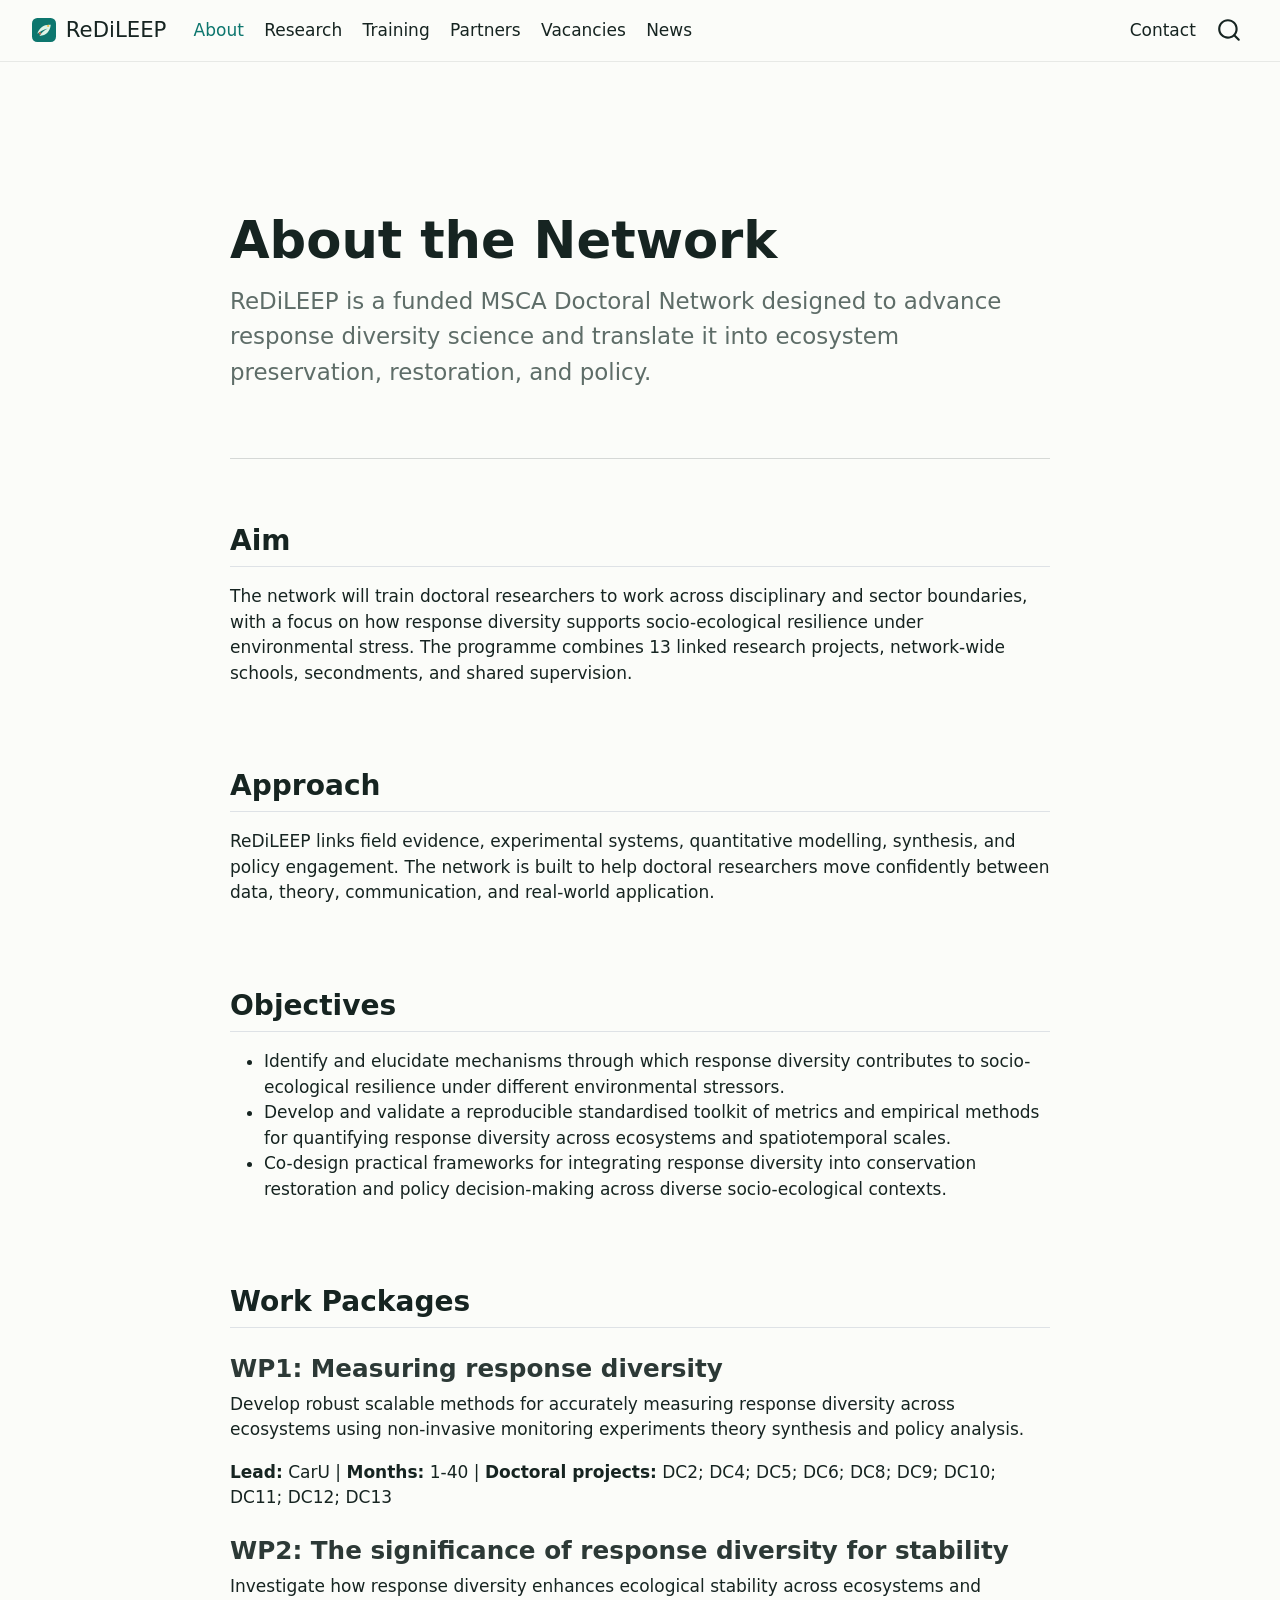
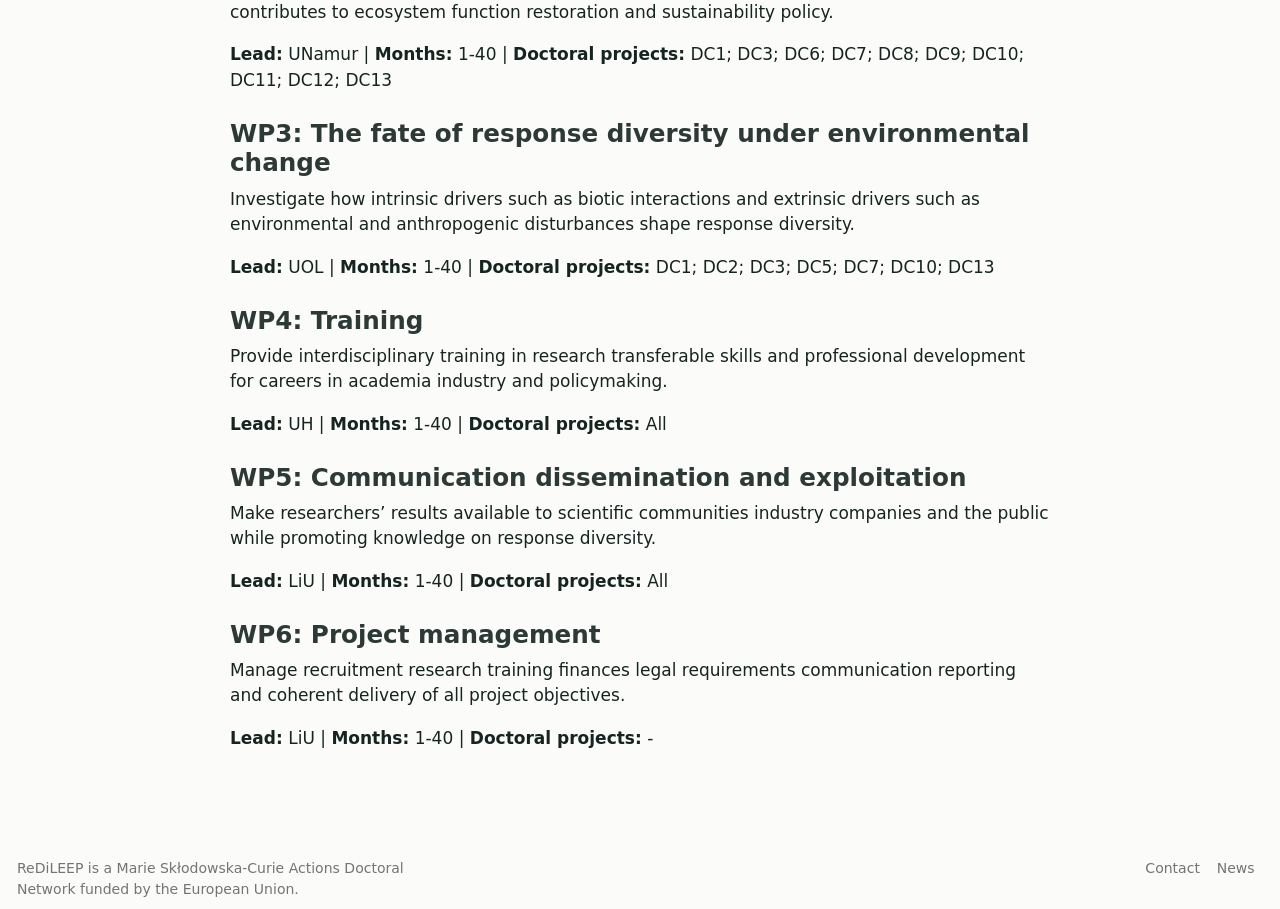
==== about.html @ 951e78fd "deploy: 52d6a5489ffa9ecd8401fdd044d159d2026a8891" ====
<!DOCTYPE html>
<html xmlns="http://www.w3.org/1999/xhtml" lang="en" xml:lang="en"><head>

<meta charset="utf-8">
<meta name="generator" content="quarto-1.9.38">

<meta name="viewport" content="width=device-width, initial-scale=1.0, user-scalable=yes">

<meta name="description" content="About the ReDiLEEP MSCA Doctoral Network.">

<title>About – ReDiLEEP</title>
<style>
/* Default styles provided by pandoc.
** See https://pandoc.org/MANUAL.html#variables-for-html for config info.
*/
code{white-space: pre-wrap;}
span.smallcaps{font-variant: small-caps;}
div.columns{display: flex; gap: min(4vw, 1.5em);}
div.column{flex: auto; overflow-x: auto;}
div.hanging-indent{margin-left: 1.5em; text-indent: -1.5em;}
ul.task-list{list-style: none;}
ul.task-list li input[type="checkbox"] {
  width: 0.8em;
  margin: 0 0.8em 0.2em -1em; /* quarto-specific, see https://github.com/quarto-dev/quarto-cli/issues/4556 */ 
  vertical-align: middle;
}
</style>


<script src="site_libs/quarto-nav/quarto-nav.js"></script>
<script src="site_libs/clipboard/clipboard.min.js"></script>
<script src="site_libs/quarto-search/autocomplete.umd.js"></script>
<script src="site_libs/quarto-search/fuse.min.js"></script>
<script src="site_libs/quarto-search/quarto-search.js"></script>
<meta name="quarto:offset" content="./">
<link href="./assets/favicon.svg" rel="icon" type="image/svg+xml">
<script src="site_libs/quarto-html/quarto.js" type="module"></script>
<script src="site_libs/quarto-html/tabsets/tabsets.js" type="module"></script>
<script src="site_libs/quarto-html/popper.min.js"></script>
<script src="site_libs/quarto-html/tippy.umd.min.js"></script>
<script src="site_libs/quarto-html/anchor.min.js"></script>
<link href="site_libs/quarto-html/tippy.css" rel="stylesheet">
<link href="site_libs/quarto-html/quarto-syntax-highlighting-15634bcf2e68342d4ad2dfa704d543f6.css" rel="stylesheet" id="quarto-text-highlighting-styles">
<script src="site_libs/bootstrap/bootstrap.min.js"></script>
<link href="site_libs/bootstrap/bootstrap-icons.css" rel="stylesheet">
<link href="site_libs/bootstrap/bootstrap-260b7cdba94019fc39556eeddcb4f0ac.min.css" rel="stylesheet" append-hash="true" id="quarto-bootstrap" data-mode="light">
<script id="quarto-search-options" type="application/json">{
  "location": "navbar",
  "copy-button": false,
  "collapse-after": 3,
  "panel-placement": "end",
  "type": "overlay",
  "limit": 50,
  "keyboard-shortcut": [
    "f",
    "/",
    "s"
  ],
  "show-item-context": false,
  "language": {
    "search-no-results-text": "No results",
    "search-matching-documents-text": "matching documents",
    "search-copy-link-title": "Copy link to search",
    "search-hide-matches-text": "Hide additional matches",
    "search-more-match-text": "more match in this document",
    "search-more-matches-text": "more matches in this document",
    "search-clear-button-title": "Clear",
    "search-text-placeholder": "",
    "search-detached-cancel-button-title": "Cancel",
    "search-submit-button-title": "Submit",
    "search-label": "Search"
  }
}</script>
<style>html{ scroll-behavior: smooth; }</style>


</head>

<body class="nav-fixed quarto-light">

<div id="quarto-search-results"></div>
  <header id="quarto-header" class="headroom fixed-top">
    <nav class="navbar navbar-expand-lg " data-bs-theme="dark">
      <div class="navbar-container container-fluid">
      <div class="navbar-brand-container mx-auto">
    <a href="./index.html" class="navbar-brand navbar-brand-logo">
    <img src="./assets/favicon.svg" alt="" class="navbar-logo light-content">
    <img src="./assets/favicon.svg" alt="" class="navbar-logo dark-content">
    </a>
    <a class="navbar-brand" href="./index.html">
    <span class="navbar-title">ReDiLEEP</span>
    </a>
  </div>
            <div id="quarto-search" class="" title="Search"></div>
          <button class="navbar-toggler" type="button" data-bs-toggle="collapse" data-bs-target="#navbarCollapse" aria-controls="navbarCollapse" role="menu" aria-expanded="false" aria-label="Toggle navigation" onclick="if (window.quartoToggleHeadroom) { window.quartoToggleHeadroom(); }">
  <span class="navbar-toggler-icon"></span>
</button>
          <div class="collapse navbar-collapse" id="navbarCollapse">
            <ul class="navbar-nav navbar-nav-scroll me-auto">
  <li class="nav-item">
    <a class="nav-link active" href="./about.html" aria-current="page"> 
<span class="menu-text">About</span></a>
  </li>  
  <li class="nav-item">
    <a class="nav-link" href="./research.html"> 
<span class="menu-text">Research</span></a>
  </li>  
  <li class="nav-item">
    <a class="nav-link" href="./training.html"> 
<span class="menu-text">Training</span></a>
  </li>  
  <li class="nav-item">
    <a class="nav-link" href="./partners.html"> 
<span class="menu-text">Partners</span></a>
  </li>  
  <li class="nav-item">
    <a class="nav-link" href="./vacancies.html"> 
<span class="menu-text">Vacancies</span></a>
  </li>  
  <li class="nav-item">
    <a class="nav-link" href="./news.html"> 
<span class="menu-text">News</span></a>
  </li>  
</ul>
            <ul class="navbar-nav navbar-nav-scroll ms-auto">
  <li class="nav-item">
    <a class="nav-link" href="./contact.html"> 
<span class="menu-text">Contact</span></a>
  </li>  
</ul>
          </div> <!-- /navcollapse -->
            <div class="quarto-navbar-tools">
</div>
      </div> <!-- /container-fluid -->
    </nav>
</header>
<!-- content -->
<div id="quarto-content" class="quarto-container page-columns page-rows-contents page-layout-full page-navbar">
<!-- sidebar -->
<!-- margin-sidebar -->
    
<!-- main -->
<main class="content column-page" id="quarto-document-content">

<header id="title-block-header" class="quarto-title-block default">
<div class="quarto-title">
<h1 class="title">About</h1>
</div>

<div>
  <div class="description">
    About the ReDiLEEP MSCA Doctoral Network.
  </div>
</div>


<div class="quarto-title-meta column-page">

    
  
    
  </div>
  


</header>


<section id="about-the-network" class="level1 page-heading">
<h1>About the Network</h1>
<p>ReDiLEEP is a funded MSCA Doctoral Network designed to advance response diversity science and translate it into ecosystem preservation, restoration, and policy.</p>
</section>
<section class="text-list">
<section id="aim" class="level2">
<h2 class="anchored" data-anchor-id="aim">Aim</h2>
<p>The network will train doctoral researchers to work across disciplinary and sector boundaries, with a focus on how response diversity supports socio-ecological resilience under environmental stress. The programme combines 13 linked research projects, network-wide schools, secondments, and shared supervision.</p>
</section>
<section id="approach" class="level2">
<h2 class="anchored" data-anchor-id="approach">Approach</h2>
<p>ReDiLEEP links field evidence, experimental systems, quantitative modelling, synthesis, and policy engagement. The network is built to help doctoral researchers move confidently between data, theory, communication, and real-world application.</p>
</section>
<section id="objectives" class="level2">
<h2 class="anchored" data-anchor-id="objectives">Objectives</h2>
<ul>
<li>Identify and elucidate mechanisms through which response diversity contributes to socio-ecological resilience under different environmental stressors.</li>
<li>Develop and validate a reproducible standardised toolkit of metrics and empirical methods for quantifying response diversity across ecosystems and spatiotemporal scales.</li>
<li>Co-design practical frameworks for integrating response diversity into conservation restoration and policy decision-making across diverse socio-ecological contexts.</li>
</ul>
</section>
<section id="work-packages" class="level2">
<h2 class="anchored" data-anchor-id="work-packages">Work Packages</h2>
<section id="wp1-measuring-response-diversity" class="level3">
<h3 class="anchored" data-anchor-id="wp1-measuring-response-diversity">WP1: Measuring response diversity</h3>
<p>Develop robust scalable methods for accurately measuring response diversity across ecosystems using non-invasive monitoring experiments theory synthesis and policy analysis.</p>
<p><strong>Lead:</strong> CarU | <strong>Months:</strong> 1-40 | <strong>Doctoral projects:</strong> DC2; DC4; DC5; DC6; DC8; DC9; DC10; DC11; DC12; DC13</p>
</section>
<section id="wp2-the-significance-of-response-diversity-for-stability" class="level3">
<h3 class="anchored" data-anchor-id="wp2-the-significance-of-response-diversity-for-stability">WP2: The significance of response diversity for stability</h3>
<p>Investigate how response diversity enhances ecological stability across ecosystems and contributes to ecosystem function restoration and sustainability policy.</p>
<p><strong>Lead:</strong> UNamur | <strong>Months:</strong> 1-40 | <strong>Doctoral projects:</strong> DC1; DC3; DC6; DC7; DC8; DC9; DC10; DC11; DC12; DC13</p>
</section>
<section id="wp3-the-fate-of-response-diversity-under-environmental-change" class="level3">
<h3 class="anchored" data-anchor-id="wp3-the-fate-of-response-diversity-under-environmental-change">WP3: The fate of response diversity under environmental change</h3>
<p>Investigate how intrinsic drivers such as biotic interactions and extrinsic drivers such as environmental and anthropogenic disturbances shape response diversity.</p>
<p><strong>Lead:</strong> UOL | <strong>Months:</strong> 1-40 | <strong>Doctoral projects:</strong> DC1; DC2; DC3; DC5; DC7; DC10; DC13</p>
</section>
<section id="wp4-training" class="level3">
<h3 class="anchored" data-anchor-id="wp4-training">WP4: Training</h3>
<p>Provide interdisciplinary training in research transferable skills and professional development for careers in academia industry and policymaking.</p>
<p><strong>Lead:</strong> UH | <strong>Months:</strong> 1-40 | <strong>Doctoral projects:</strong> All</p>
</section>
<section id="wp5-communication-dissemination-and-exploitation" class="level3">
<h3 class="anchored" data-anchor-id="wp5-communication-dissemination-and-exploitation">WP5: Communication dissemination and exploitation</h3>
<p>Make researchers’ results available to scientific communities industry companies and the public while promoting knowledge on response diversity.</p>
<p><strong>Lead:</strong> LiU | <strong>Months:</strong> 1-40 | <strong>Doctoral projects:</strong> All</p>
</section>
<section id="wp6-project-management" class="level3">
<h3 class="anchored" data-anchor-id="wp6-project-management">WP6: Project management</h3>
<p>Manage recruitment research training finances legal requirements communication reporting and coherent delivery of all project objectives.</p>
<p><strong>Lead:</strong> LiU | <strong>Months:</strong> 1-40 | <strong>Doctoral projects:</strong> -</p>
</section>
</section>
</section>



</main> <!-- /main -->
<script id="quarto-html-after-body" type="application/javascript">
  window.document.addEventListener("DOMContentLoaded", function (event) {
    const icon = "";
    const anchorJS = new window.AnchorJS();
    anchorJS.options = {
      placement: 'right',
      icon: icon
    };
    anchorJS.add('.anchored');
    const isCodeAnnotation = (el) => {
      for (const clz of el.classList) {
        if (clz.startsWith('code-annotation-')) {                     
          return true;
        }
      }
      return false;
    }
    const onCopySuccess = function(e) {
      // button target
      const button = e.trigger;
      // don't keep focus
      button.blur();
      // flash "checked"
      button.classList.add('code-copy-button-checked');
      var currentTitle = button.getAttribute("title");
      button.setAttribute("title", "Copied!");
      let tooltip;
      if (window.bootstrap) {
        button.setAttribute("data-bs-toggle", "tooltip");
        button.setAttribute("data-bs-placement", "left");
        button.setAttribute("data-bs-title", "Copied!");
        tooltip = new bootstrap.Tooltip(button, 
          { trigger: "manual", 
            customClass: "code-copy-button-tooltip",
            offset: [0, -8]});
        tooltip.show();    
      }
      setTimeout(function() {
        if (tooltip) {
          tooltip.hide();
          button.removeAttribute("data-bs-title");
          button.removeAttribute("data-bs-toggle");
          button.removeAttribute("data-bs-placement");
        }
        button.setAttribute("title", currentTitle);
        button.classList.remove('code-copy-button-checked');
      }, 1000);
      // clear code selection
      e.clearSelection();
    }
    const getTextToCopy = function(trigger) {
      const outerScaffold = trigger.parentElement.cloneNode(true);
      const codeEl = outerScaffold.querySelector('code');
      for (const childEl of codeEl.children) {
        if (isCodeAnnotation(childEl)) {
          childEl.remove();
        }
      }
      return codeEl.innerText;
    }
    const clipboard = new window.ClipboardJS('.code-copy-button:not([data-in-quarto-modal])', {
      text: getTextToCopy
    });
    clipboard.on('success', onCopySuccess);
    if (window.document.getElementById('quarto-embedded-source-code-modal')) {
      const clipboardModal = new window.ClipboardJS('.code-copy-button[data-in-quarto-modal]', {
        text: getTextToCopy,
        container: window.document.getElementById('quarto-embedded-source-code-modal')
      });
      clipboardModal.on('success', onCopySuccess);
    }
      var localhostRegex = new RegExp(/^(?:http|https):\/\/localhost\:?[0-9]*\//);
      var mailtoRegex = new RegExp(/^mailto:/);
        var filterRegex = new RegExp("https:\/\/redileep\.eu");
      var isInternal = (href) => {
          return filterRegex.test(href) || localhostRegex.test(href) || mailtoRegex.test(href);
      }
      // Inspect non-navigation links and adorn them if external
     var links = window.document.querySelectorAll('a[href]:not(.nav-link):not(.navbar-brand):not(.toc-action):not(.sidebar-link):not(.sidebar-item-toggle):not(.pagination-link):not(.no-external):not([aria-hidden]):not(.dropdown-item):not(.quarto-navigation-tool):not(.about-link)');
      for (var i=0; i<links.length; i++) {
        const link = links[i];
        if (!isInternal(link.href)) {
          // undo the damage that might have been done by quarto-nav.js in the case of
          // links that we want to consider external
          if (link.dataset.originalHref !== undefined) {
            link.href = link.dataset.originalHref;
          }
            // target, if specified
            link.setAttribute("target", "_blank");
            if (link.getAttribute("rel") === null) {
              link.setAttribute("rel", "noopener");
            }
        }
      }
    function tippyHover(el, contentFn, onTriggerFn, onUntriggerFn) {
      const config = {
        allowHTML: true,
        maxWidth: 500,
        delay: 100,
        arrow: false,
        appendTo: function(el) {
            return el.parentElement;
        },
        interactive: true,
        interactiveBorder: 10,
        theme: 'quarto',
        placement: 'bottom-start',
      };
      if (contentFn) {
        config.content = contentFn;
      }
      if (onTriggerFn) {
        config.onTrigger = onTriggerFn;
      }
      if (onUntriggerFn) {
        config.onUntrigger = onUntriggerFn;
      }
      window.tippy(el, config); 
    }
    const noterefs = window.document.querySelectorAll('a[role="doc-noteref"]');
    for (var i=0; i<noterefs.length; i++) {
      const ref = noterefs[i];
      tippyHover(ref, function() {
        // use id or data attribute instead here
        let href = ref.getAttribute('data-footnote-href') || ref.getAttribute('href');
        try { href = new URL(href).hash; } catch {}
        const id = href.replace(/^#\/?/, "");
        const note = window.document.getElementById(id);
        if (note) {
          return note.innerHTML;
        } else {
          return "";
        }
      });
    }
    const xrefs = window.document.querySelectorAll('a.quarto-xref');
    const processXRef = (id, note) => {
      // Strip column container classes
      const stripColumnClz = (el) => {
        el.classList.remove("page-full", "page-columns");
        if (el.children) {
          for (const child of el.children) {
            stripColumnClz(child);
          }
        }
      }
      stripColumnClz(note)
      if (id === null || id.startsWith('sec-')) {
        // Special case sections, only their first couple elements
        const container = document.createElement("div");
        if (note.children && note.children.length > 2) {
          container.appendChild(note.children[0].cloneNode(true));
          for (let i = 1; i < note.children.length; i++) {
            const child = note.children[i];
            if (child.tagName === "P" && child.innerText === "") {
              continue;
            } else {
              container.appendChild(child.cloneNode(true));
              break;
            }
          }
          if (window.Quarto?.typesetMath) {
            window.Quarto.typesetMath(container);
          }
          return container.innerHTML
        } else {
          if (window.Quarto?.typesetMath) {
            window.Quarto.typesetMath(note);
          }
          return note.innerHTML;
        }
      } else {
        // Remove any anchor links if they are present
        const anchorLink = note.querySelector('a.anchorjs-link');
        if (anchorLink) {
          anchorLink.remove();
        }
        if (window.Quarto?.typesetMath) {
          window.Quarto.typesetMath(note);
        }
        if (note.classList.contains("callout")) {
          return note.outerHTML;
        } else {
          return note.innerHTML;
        }
      }
    }
    for (var i=0; i<xrefs.length; i++) {
      const xref = xrefs[i];
      tippyHover(xref, undefined, function(instance) {
        instance.disable();
        let url = xref.getAttribute('href');
        let hash = undefined; 
        if (url.startsWith('#')) {
          hash = url;
        } else {
          try { hash = new URL(url).hash; } catch {}
        }
        if (hash) {
          const id = hash.replace(/^#\/?/, "");
          const note = window.document.getElementById(id);
          if (note !== null) {
            try {
              const html = processXRef(id, note.cloneNode(true));
              instance.setContent(html);
            } finally {
              instance.enable();
              instance.show();
            }
          } else {
            // See if we can fetch this
            fetch(url.split('#')[0])
            .then(res => res.text())
            .then(html => {
              const parser = new DOMParser();
              const htmlDoc = parser.parseFromString(html, "text/html");
              const note = htmlDoc.getElementById(id);
              if (note !== null) {
                const html = processXRef(id, note);
                instance.setContent(html);
              } 
            }).finally(() => {
              instance.enable();
              instance.show();
            });
          }
        } else {
          // See if we can fetch a full url (with no hash to target)
          // This is a special case and we should probably do some content thinning / targeting
          fetch(url)
          .then(res => res.text())
          .then(html => {
            const parser = new DOMParser();
            const htmlDoc = parser.parseFromString(html, "text/html");
            const note = htmlDoc.querySelector('main.content');
            if (note !== null) {
              // This should only happen for chapter cross references
              // (since there is no id in the URL)
              // remove the first header
              if (note.children.length > 0 && note.children[0].tagName === "HEADER") {
                note.children[0].remove();
              }
              const html = processXRef(null, note);
              instance.setContent(html);
            } 
          }).finally(() => {
            instance.enable();
            instance.show();
          });
        }
      }, function(instance) {
      });
    }
        let selectedAnnoteEl;
        const selectorForAnnotation = ( cell, annotation) => {
          let cellAttr = 'data-code-cell="' + cell + '"';
          let lineAttr = 'data-code-annotation="' +  annotation + '"';
          const selector = 'span[' + cellAttr + '][' + lineAttr + ']';
          return selector;
        }
        const selectCodeLines = (annoteEl) => {
          const doc = window.document;
          const targetCell = annoteEl.getAttribute("data-target-cell");
          const targetAnnotation = annoteEl.getAttribute("data-target-annotation");
          const annoteSpan = window.document.querySelector(selectorForAnnotation(targetCell, targetAnnotation));
          const lines = annoteSpan.getAttribute("data-code-lines").split(",");
          const lineIds = lines.map((line) => {
            return targetCell + "-" + line;
          })
          let top = null;
          let height = null;
          let parent = null;
          if (lineIds.length > 0) {
              //compute the position of the single el (top and bottom and make a div)
              const el = window.document.getElementById(lineIds[0]);
              top = el.offsetTop;
              height = el.offsetHeight;
              parent = el.parentElement.parentElement;
            if (lineIds.length > 1) {
              const lastEl = window.document.getElementById(lineIds[lineIds.length - 1]);
              const bottom = lastEl.offsetTop + lastEl.offsetHeight;
              height = bottom - top;
            }
            if (top !== null && height !== null && parent !== null) {
              // cook up a div (if necessary) and position it 
              let div = window.document.getElementById("code-annotation-line-highlight");
              if (div === null) {
                div = window.document.createElement("div");
                div.setAttribute("id", "code-annotation-line-highlight");
                div.style.position = 'absolute';
                parent.appendChild(div);
              }
              div.style.top = top - 2 + "px";
              div.style.height = height + 4 + "px";
              div.style.left = 0;
              let gutterDiv = window.document.getElementById("code-annotation-line-highlight-gutter");
              if (gutterDiv === null) {
                gutterDiv = window.document.createElement("div");
                gutterDiv.setAttribute("id", "code-annotation-line-highlight-gutter");
                gutterDiv.style.position = 'absolute';
                const codeCell = window.document.getElementById(targetCell);
                const gutter = codeCell.querySelector('.code-annotation-gutter');
                gutter.appendChild(gutterDiv);
              }
              gutterDiv.style.top = top - 2 + "px";
              gutterDiv.style.height = height + 4 + "px";
            }
            selectedAnnoteEl = annoteEl;
          }
        };
        const unselectCodeLines = () => {
          const elementsIds = ["code-annotation-line-highlight", "code-annotation-line-highlight-gutter"];
          elementsIds.forEach((elId) => {
            const div = window.document.getElementById(elId);
            if (div) {
              div.remove();
            }
          });
          selectedAnnoteEl = undefined;
        };
          // Handle positioning of the toggle
      window.addEventListener(
        "resize",
        throttle(() => {
          elRect = undefined;
          if (selectedAnnoteEl) {
            selectCodeLines(selectedAnnoteEl);
          }
        }, 10)
      );
      function throttle(fn, ms) {
      let throttle = false;
      let timer;
        return (...args) => {
          if(!throttle) { // first call gets through
              fn.apply(this, args);
              throttle = true;
          } else { // all the others get throttled
              if(timer) clearTimeout(timer); // cancel #2
              timer = setTimeout(() => {
                fn.apply(this, args);
                timer = throttle = false;
              }, ms);
          }
        };
      }
        // Attach click handler to the DT
        const annoteDls = window.document.querySelectorAll('dt[data-target-cell]');
        for (const annoteDlNode of annoteDls) {
          annoteDlNode.addEventListener('click', (event) => {
            const clickedEl = event.target;
            if (clickedEl !== selectedAnnoteEl) {
              unselectCodeLines();
              const activeEl = window.document.querySelector('dt[data-target-cell].code-annotation-active');
              if (activeEl) {
                activeEl.classList.remove('code-annotation-active');
              }
              selectCodeLines(clickedEl);
              clickedEl.classList.add('code-annotation-active');
            } else {
              // Unselect the line
              unselectCodeLines();
              clickedEl.classList.remove('code-annotation-active');
            }
          });
        }
    const findCites = (el) => {
      const parentEl = el.parentElement;
      if (parentEl) {
        const cites = parentEl.dataset.cites;
        if (cites) {
          return {
            el,
            cites: cites.split(' ')
          };
        } else {
          return findCites(el.parentElement)
        }
      } else {
        return undefined;
      }
    };
    var bibliorefs = window.document.querySelectorAll('a[role="doc-biblioref"]');
    for (var i=0; i<bibliorefs.length; i++) {
      const ref = bibliorefs[i];
      const citeInfo = findCites(ref);
      if (citeInfo) {
        tippyHover(citeInfo.el, function() {
          var popup = window.document.createElement('div');
          citeInfo.cites.forEach(function(cite) {
            var citeDiv = window.document.createElement('div');
            citeDiv.classList.add('hanging-indent');
            citeDiv.classList.add('csl-entry');
            var biblioDiv = window.document.getElementById('ref-' + cite);
            if (biblioDiv) {
              citeDiv.innerHTML = biblioDiv.innerHTML;
            }
            popup.appendChild(citeDiv);
          });
          return popup.innerHTML;
        });
      }
    }
  });
  </script>
</div> <!-- /content -->
<footer class="footer">
  <div class="nav-footer">
    <div class="nav-footer-left">
<p>ReDiLEEP is a Marie Skłodowska-Curie Actions Doctoral Network funded by the European Union.</p>
</div>   
    <div class="nav-footer-center">
      &nbsp;
    </div>
    <div class="nav-footer-right">
      <ul class="footer-items list-unstyled">
    <li class="nav-item">
    <a class="nav-link" href="./contact.html">
<p>Contact</p>
</a>
  </li>  
    <li class="nav-item">
    <a class="nav-link" href="./news.html">
<p>News</p>
</a>
  </li>  
</ul>
    </div>
  </div>
</footer>




<script src="site_libs/quarto-html/zenscroll-min.js"></script>
</body></html>
---- site_libs/quarto-html/tippy.css ----
.tippy-box[data-animation=fade][data-state=hidden]{opacity:0}[data-tippy-root]{max-width:calc(100vw - 10px)}.tippy-box{position:relative;background-color:#333;color:#fff;border-radius:4px;font-size:14px;line-height:1.4;white-space:normal;outline:0;transition-property:transform,visibility,opacity}.tippy-box[data-placement^=top]>.tippy-arrow{bottom:0}.tippy-box[data-placement^=top]>.tippy-arrow:before{bottom:-7px;left:0;border-width:8px 8px 0;border-top-color:initial;transform-origin:center top}.tippy-box[data-placement^=bottom]>.tippy-arrow{top:0}.tippy-box[data-placement^=bottom]>.tippy-arrow:before{top:-7px;left:0;border-width:0 8px 8px;border-bottom-color:initial;transform-origin:center bottom}.tippy-box[data-placement^=left]>.tippy-arrow{right:0}.tippy-box[data-placement^=left]>.tippy-arrow:before{border-width:8px 0 8px 8px;border-left-color:initial;right:-7px;transform-origin:center left}.tippy-box[data-placement^=right]>.tippy-arrow{left:0}.tippy-box[data-placement^=right]>.tippy-arrow:before{left:-7px;border-width:8px 8px 8px 0;border-right-color:initial;transform-origin:center right}.tippy-box[data-inertia][data-state=visible]{transition-timing-function:cubic-bezier(.54,1.5,.38,1.11)}.tippy-arrow{width:16px;height:16px;color:#333}.tippy-arrow:before{content:"";position:absolute;border-color:transparent;border-style:solid}.tippy-content{position:relative;padding:5px 9px;z-index:1}
---- site_libs/quarto-html/quarto-syntax-highlighting-15634bcf2e68342d4ad2dfa704d543f6.css ----
/* quarto syntax highlight colors */
:root {
  --quarto-hl-ot-color: #003B4F;
  --quarto-hl-at-color: #657422;
  --quarto-hl-ss-color: #20794D;
  --quarto-hl-an-color: #5E5E5E;
  --quarto-hl-fu-color: #4758AB;
  --quarto-hl-st-color: #20794D;
  --quarto-hl-cf-color: #003B4F;
  --quarto-hl-op-color: #5E5E5E;
  --quarto-hl-er-color: #AD0000;
  --quarto-hl-bn-color: #AD0000;
  --quarto-hl-al-color: #AD0000;
  --quarto-hl-va-color: #111111;
  --quarto-hl-bu-color: inherit;
  --quarto-hl-ex-color: inherit;
  --quarto-hl-pp-color: #AD0000;
  --quarto-hl-in-color: #5E5E5E;
  --quarto-hl-vs-color: #20794D;
  --quarto-hl-wa-color: #5E5E5E;
  --quarto-hl-do-color: #5E5E5E;
  --quarto-hl-im-color: #00769E;
  --quarto-hl-ch-color: #20794D;
  --quarto-hl-dt-color: #AD0000;
  --quarto-hl-fl-color: #AD0000;
  --quarto-hl-co-color: #5E5E5E;
  --quarto-hl-cv-color: #5E5E5E;
  --quarto-hl-cn-color: #8f5902;
  --quarto-hl-sc-color: #5E5E5E;
  --quarto-hl-dv-color: #AD0000;
  --quarto-hl-kw-color: #003B4F;
}

/* other quarto variables */
:root {
  --quarto-font-monospace: SFMono-Regular, Menlo, Monaco, Consolas, "Liberation Mono", "Courier New", monospace;
}

/* syntax highlight based on Pandoc's rules */
pre > code.sourceCode > span {
  color: #003B4F;
}

code.sourceCode > span {
  color: #003B4F;
}

div.sourceCode,
div.sourceCode pre.sourceCode {
  color: #003B4F;
}

/* Normal */
code span {
  color: #003B4F;
}

/* Alert */
code span.al {
  color: #AD0000;
  font-style: inherit;
}

/* Annotation */
code span.an {
  color: #5E5E5E;
  font-style: inherit;
}

/* Attribute */
code span.at {
  color: #657422;
  font-style: inherit;
}

/* BaseN */
code span.bn {
  color: #AD0000;
  font-style: inherit;
}

/* BuiltIn */
code span.bu {
  font-style: inherit;
}

/* ControlFlow */
code span.cf {
  color: #003B4F;
  font-weight: bold;
  font-style: inherit;
}

/* Char */
code span.ch {
  color: #20794D;
  font-style: inherit;
}

/* Constant */
code span.cn {
  color: #8f5902;
  font-style: inherit;
}

/* Comment */
code span.co {
  color: #5E5E5E;
  font-style: inherit;
}

/* CommentVar */
code span.cv {
  color: #5E5E5E;
  font-style: italic;
}

/* Documentation */
code span.do {
  color: #5E5E5E;
  font-style: italic;
}

/* DataType */
code span.dt {
  color: #AD0000;
  font-style: inherit;
}

/* DecVal */
code span.dv {
  color: #AD0000;
  font-style: inherit;
}

/* Error */
code span.er {
  color: #AD0000;
  font-style: inherit;
}

/* Extension */
code span.ex {
  font-style: inherit;
}

/* Float */
code span.fl {
  color: #AD0000;
  font-style: inherit;
}

/* Function */
code span.fu {
  color: #4758AB;
  font-style: inherit;
}

/* Import */
code span.im {
  color: #00769E;
  font-style: inherit;
}

/* Information */
code span.in {
  color: #5E5E5E;
  font-style: inherit;
}

/* Keyword */
code span.kw {
  color: #003B4F;
  font-weight: bold;
  font-style: inherit;
}

/* Operator */
code span.op {
  color: #5E5E5E;
  font-style: inherit;
}

/* Other */
code span.ot {
  color: #003B4F;
  font-style: inherit;
}

/* Preprocessor */
code span.pp {
  color: #AD0000;
  font-style: inherit;
}

/* SpecialChar */
code span.sc {
  color: #5E5E5E;
  font-style: inherit;
}

/* SpecialString */
code span.ss {
  color: #20794D;
  font-style: inherit;
}

/* String */
code span.st {
  color: #20794D;
  font-style: inherit;
}

/* Variable */
code span.va {
  color: #111111;
  font-style: inherit;
}

/* VerbatimString */
code span.vs {
  color: #20794D;
  font-style: inherit;
}

/* Warning */
code span.wa {
  color: #5E5E5E;
  font-style: italic;
}

.prevent-inlining {
  content: "</";
}

/*# sourceMappingURL=f23921c56f73e400b49028c9186a1aa0.css.map */
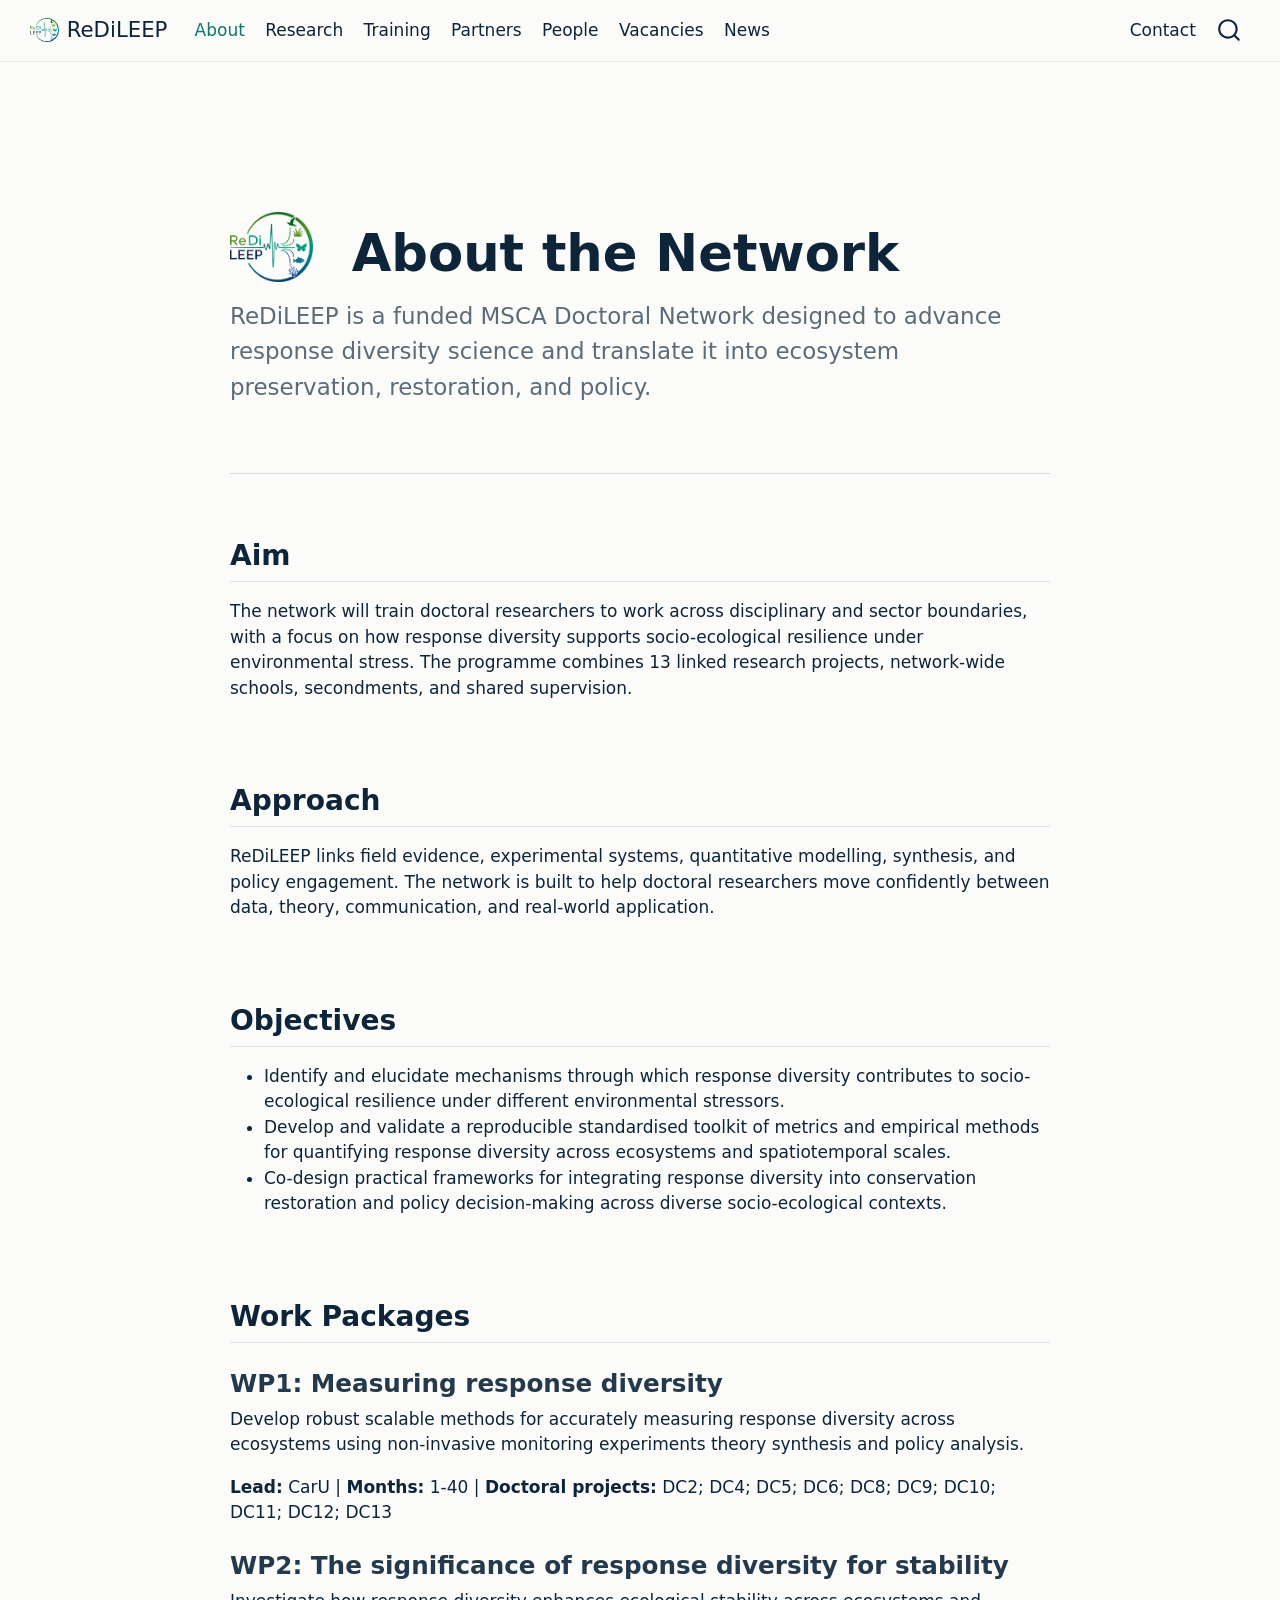
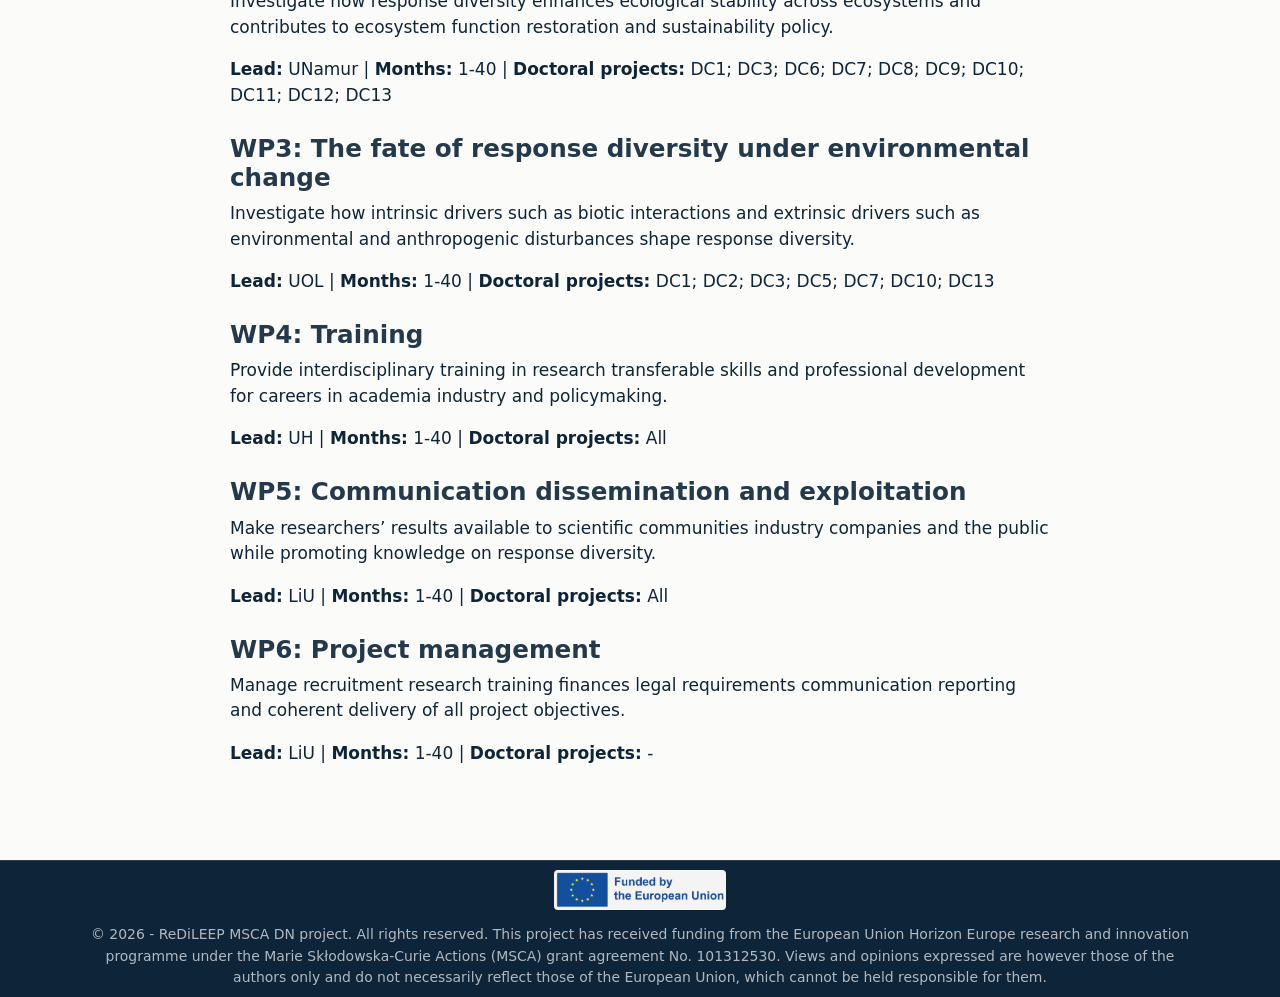
==== commit 29b56391: "deploy: 8569659bd9daee19c4c095da6e23e1276e5720ea" ====
--- a/about.html
+++ b/about.html
@@ -2,7 +2,7 @@
 <html xmlns="http://www.w3.org/1999/xhtml" lang="en" xml:lang="en"><head>
 
 <meta charset="utf-8">
-<meta name="generator" content="quarto-1.9.38">
+<meta name="generator" content="quarto-1.10.18">
 
 <meta name="viewport" content="width=device-width, initial-scale=1.0, user-scalable=yes">
 
@@ -13,10 +13,13 @@
 /* Default styles provided by pandoc.
 ** See https://pandoc.org/MANUAL.html#variables-for-html for config info.
 */
-code{white-space: pre-wrap;}
 span.smallcaps{font-variant: small-caps;}
-div.columns{display: flex; gap: min(4vw, 1.5em);}
-div.column{flex: auto; overflow-x: auto;}
+div.columns{display: flex; gap: 1.5em;}
+div.column{flex: auto;}
+@media screen {
+div.columns{gap: min(4vw, 1.5em);}
+div.column{overflow-x: auto;}
+}
 div.hanging-indent{margin-left: 1.5em; text-indent: -1.5em;}
 ul.task-list{list-style: none;}
 ul.task-list li input[type="checkbox"] {
@@ -40,10 +43,10 @@
 <script src="site_libs/quarto-html/tippy.umd.min.js"></script>
 <script src="site_libs/quarto-html/anchor.min.js"></script>
 <link href="site_libs/quarto-html/tippy.css" rel="stylesheet">
-<link href="site_libs/quarto-html/quarto-syntax-highlighting-15634bcf2e68342d4ad2dfa704d543f6.css" rel="stylesheet" id="quarto-text-highlighting-styles">
+<link href="site_libs/quarto-html/quarto-syntax-highlighting-64a204ab8560d761af7679ceaba22944.css" rel="stylesheet" id="quarto-text-highlighting-styles">
 <script src="site_libs/bootstrap/bootstrap.min.js"></script>
 <link href="site_libs/bootstrap/bootstrap-icons.css" rel="stylesheet">
-<link href="site_libs/bootstrap/bootstrap-260b7cdba94019fc39556eeddcb4f0ac.min.css" rel="stylesheet" append-hash="true" id="quarto-bootstrap" data-mode="light">
+<link href="site_libs/bootstrap/bootstrap-7fabfc494e261d5a798fcf33cf4f8212.min.css" rel="stylesheet" append-hash="true" id="quarto-bootstrap" data-mode="light">
 <script id="quarto-search-options" type="application/json">{
   "location": "navbar",
   "copy-button": false,
@@ -84,8 +87,8 @@
       <div class="navbar-container container-fluid">
       <div class="navbar-brand-container mx-auto">
     <a href="./index.html" class="navbar-brand navbar-brand-logo">
-    <img src="./assets/favicon.svg" alt="" class="navbar-logo light-content">
-    <img src="./assets/favicon.svg" alt="" class="navbar-logo dark-content">
+    <img src="./assets/network-logo/redileep-logo.png" alt="" class="navbar-logo light-content">
+    <img src="./assets/network-logo/redileep-logo.png" alt="" class="navbar-logo dark-content">
     </a>
     <a class="navbar-brand" href="./index.html">
     <span class="navbar-title">ReDiLEEP</span>
@@ -112,6 +115,10 @@
   <li class="nav-item">
     <a class="nav-link" href="./partners.html"> 
 <span class="menu-text">Partners</span></a>
+  </li>  
+  <li class="nav-item">
+    <a class="nav-link" href="./people.html"> 
+<span class="menu-text">People</span></a>
   </li>  
   <li class="nav-item">
     <a class="nav-link" href="./vacancies.html"> 
@@ -167,7 +174,7 @@
 
 
 <section id="about-the-network" class="level1 page-heading">
-<h1>About the Network</h1>
+<h1><img src="assets/network-logo/redileep-logo.png" class="title-mark img-fluid" alt=""> About the Network</h1>
 <p>ReDiLEEP is a funded MSCA Doctoral Network designed to advance response diversity science and translate it into ecosystem preservation, restoration, and policy.</p>
 </section>
 <section class="text-list">
@@ -634,24 +641,14 @@
 <footer class="footer">
   <div class="nav-footer">
     <div class="nav-footer-left">
-<p>ReDiLEEP is a Marie Skłodowska-Curie Actions Doctoral Network funded by the European Union.</p>
-</div>   
+      &nbsp;
+    </div>   
     <div class="nav-footer-center">
+<img src="./assets/funder-logos/eu-funded.png" alt="Funded by the European Union" class="funder-logo">
+<p>© 2026 - ReDiLEEP MSCA DN project. All rights reserved. This project has received funding from the European Union Horizon Europe research and innovation programme under the Marie Skłodowska-Curie Actions (MSCA) grant agreement No.&nbsp;101312530. Views and opinions expressed are however those of the authors only and do not necessarily reflect those of the European Union, which cannot be held responsible for them.</p>
+</div>
+    <div class="nav-footer-right">
       &nbsp;
-    </div>
-    <div class="nav-footer-right">
-      <ul class="footer-items list-unstyled">
-    <li class="nav-item">
-    <a class="nav-link" href="./contact.html">
-<p>Contact</p>
-</a>
-  </li>  
-    <li class="nav-item">
-    <a class="nav-link" href="./news.html">
-<p>News</p>
-</a>
-  </li>  
-</ul>
     </div>
   </div>
 </footer>
--- a/site_libs/quarto-html/quarto-syntax-highlighting-64a204ab8560d761af7679ceaba22944.css
+++ b/site_libs/quarto-html/quarto-syntax-highlighting-64a204ab8560d761af7679ceaba22944.css
@@ -0,0 +1,236 @@
+/* quarto syntax highlight colors */
+:root {
+  --quarto-hl-ot-color: #003B4F;
+  --quarto-hl-at-color: #657422;
+  --quarto-hl-ss-color: #20794D;
+  --quarto-hl-an-color: #5E5E5E;
+  --quarto-hl-fu-color: #4758AB;
+  --quarto-hl-st-color: #20794D;
+  --quarto-hl-cf-color: #003B4F;
+  --quarto-hl-op-color: #5E5E5E;
+  --quarto-hl-er-color: #AD0000;
+  --quarto-hl-bn-color: #AD0000;
+  --quarto-hl-al-color: #AD0000;
+  --quarto-hl-va-color: #111111;
+  --quarto-hl-bu-color: inherit;
+  --quarto-hl-ex-color: inherit;
+  --quarto-hl-pp-color: #AD0000;
+  --quarto-hl-in-color: #5E5E5E;
+  --quarto-hl-vs-color: #20794D;
+  --quarto-hl-wa-color: #5E5E5E;
+  --quarto-hl-do-color: #5E5E5E;
+  --quarto-hl-im-color: #00769E;
+  --quarto-hl-ch-color: #20794D;
+  --quarto-hl-dt-color: #AD0000;
+  --quarto-hl-fl-color: #AD0000;
+  --quarto-hl-co-color: #5E5E5E;
+  --quarto-hl-cv-color: #5E5E5E;
+  --quarto-hl-cn-color: #8f5902;
+  --quarto-hl-sc-color: #5E5E5E;
+  --quarto-hl-dv-color: #AD0000;
+  --quarto-hl-kw-color: #003B4F;
+}
+
+/* other quarto variables */
+:root {
+  --quarto-font-monospace: SFMono-Regular, Menlo, Monaco, Consolas, "Liberation Mono", "Courier New", monospace;
+}
+
+/* syntax highlight based on Pandoc's rules */
+pre > code.sourceCode > span {
+  color: #003B4F;
+}
+
+code.sourceCode > span {
+  color: #003B4F;
+}
+
+div.sourceCode,
+div.sourceCode pre.sourceCode {
+  color: #003B4F;
+}
+
+/* Normal */
+code span {
+  color: #003B4F;
+}
+
+/* Alert */
+code span.al {
+  color: #AD0000;
+  font-style: inherit;
+}
+
+/* Annotation */
+code span.an {
+  color: #5E5E5E;
+  font-style: inherit;
+}
+
+/* Attribute */
+code span.at {
+  color: #657422;
+  font-style: inherit;
+}
+
+/* BaseN */
+code span.bn {
+  color: #AD0000;
+  font-style: inherit;
+}
+
+/* BuiltIn */
+code span.bu {
+  font-style: inherit;
+}
+
+/* ControlFlow */
+code span.cf {
+  color: #003B4F;
+  font-weight: bold;
+  font-style: inherit;
+}
+
+/* Char */
+code span.ch {
+  color: #20794D;
+  font-style: inherit;
+}
+
+/* Constant */
+code span.cn {
+  color: #8f5902;
+  font-style: inherit;
+}
+
+/* Comment */
+code span.co {
+  color: #5E5E5E;
+  font-style: inherit;
+}
+
+/* CommentVar */
+code span.cv {
+  color: #5E5E5E;
+  font-style: italic;
+}
+
+/* Documentation */
+code span.do {
+  color: #5E5E5E;
+  font-style: italic;
+}
+
+/* DataType */
+code span.dt {
+  color: #AD0000;
+  font-style: inherit;
+}
+
+/* DecVal */
+code span.dv {
+  color: #AD0000;
+  font-style: inherit;
+}
+
+/* Error */
+code span.er {
+  color: #AD0000;
+  font-style: inherit;
+}
+
+/* Extension */
+code span.ex {
+  font-style: inherit;
+}
+
+/* Float */
+code span.fl {
+  color: #AD0000;
+  font-style: inherit;
+}
+
+/* Function */
+code span.fu {
+  color: #4758AB;
+  font-style: inherit;
+}
+
+/* Import */
+code span.im {
+  color: #00769E;
+  font-style: inherit;
+}
+
+/* Information */
+code span.in {
+  color: #5E5E5E;
+  font-style: inherit;
+}
+
+/* Keyword */
+code span.kw {
+  color: #003B4F;
+  font-weight: bold;
+  font-style: inherit;
+}
+
+/* Operator */
+code span.op {
+  color: #5E5E5E;
+  font-style: inherit;
+}
+
+/* Other */
+code span.ot {
+  color: #003B4F;
+  font-style: inherit;
+}
+
+/* Preprocessor */
+code span.pp {
+  color: #AD0000;
+  font-style: inherit;
+}
+
+/* SpecialChar */
+code span.sc {
+  color: #5E5E5E;
+  font-style: inherit;
+}
+
+/* SpecialString */
+code span.ss {
+  color: #20794D;
+  font-style: inherit;
+}
+
+/* String */
+code span.st {
+  color: #20794D;
+  font-style: inherit;
+}
+
+/* Variable */
+code span.va {
+  color: #111111;
+  font-style: inherit;
+}
+
+/* VerbatimString */
+code span.vs {
+  color: #20794D;
+  font-style: inherit;
+}
+
+/* Warning */
+code span.wa {
+  color: #5E5E5E;
+  font-style: italic;
+}
+
+.prevent-inlining {
+  content: "</";
+}
+
+/*# sourceMappingURL=9d8d5bb603a83b8298b89080a598c93b.css.map */
